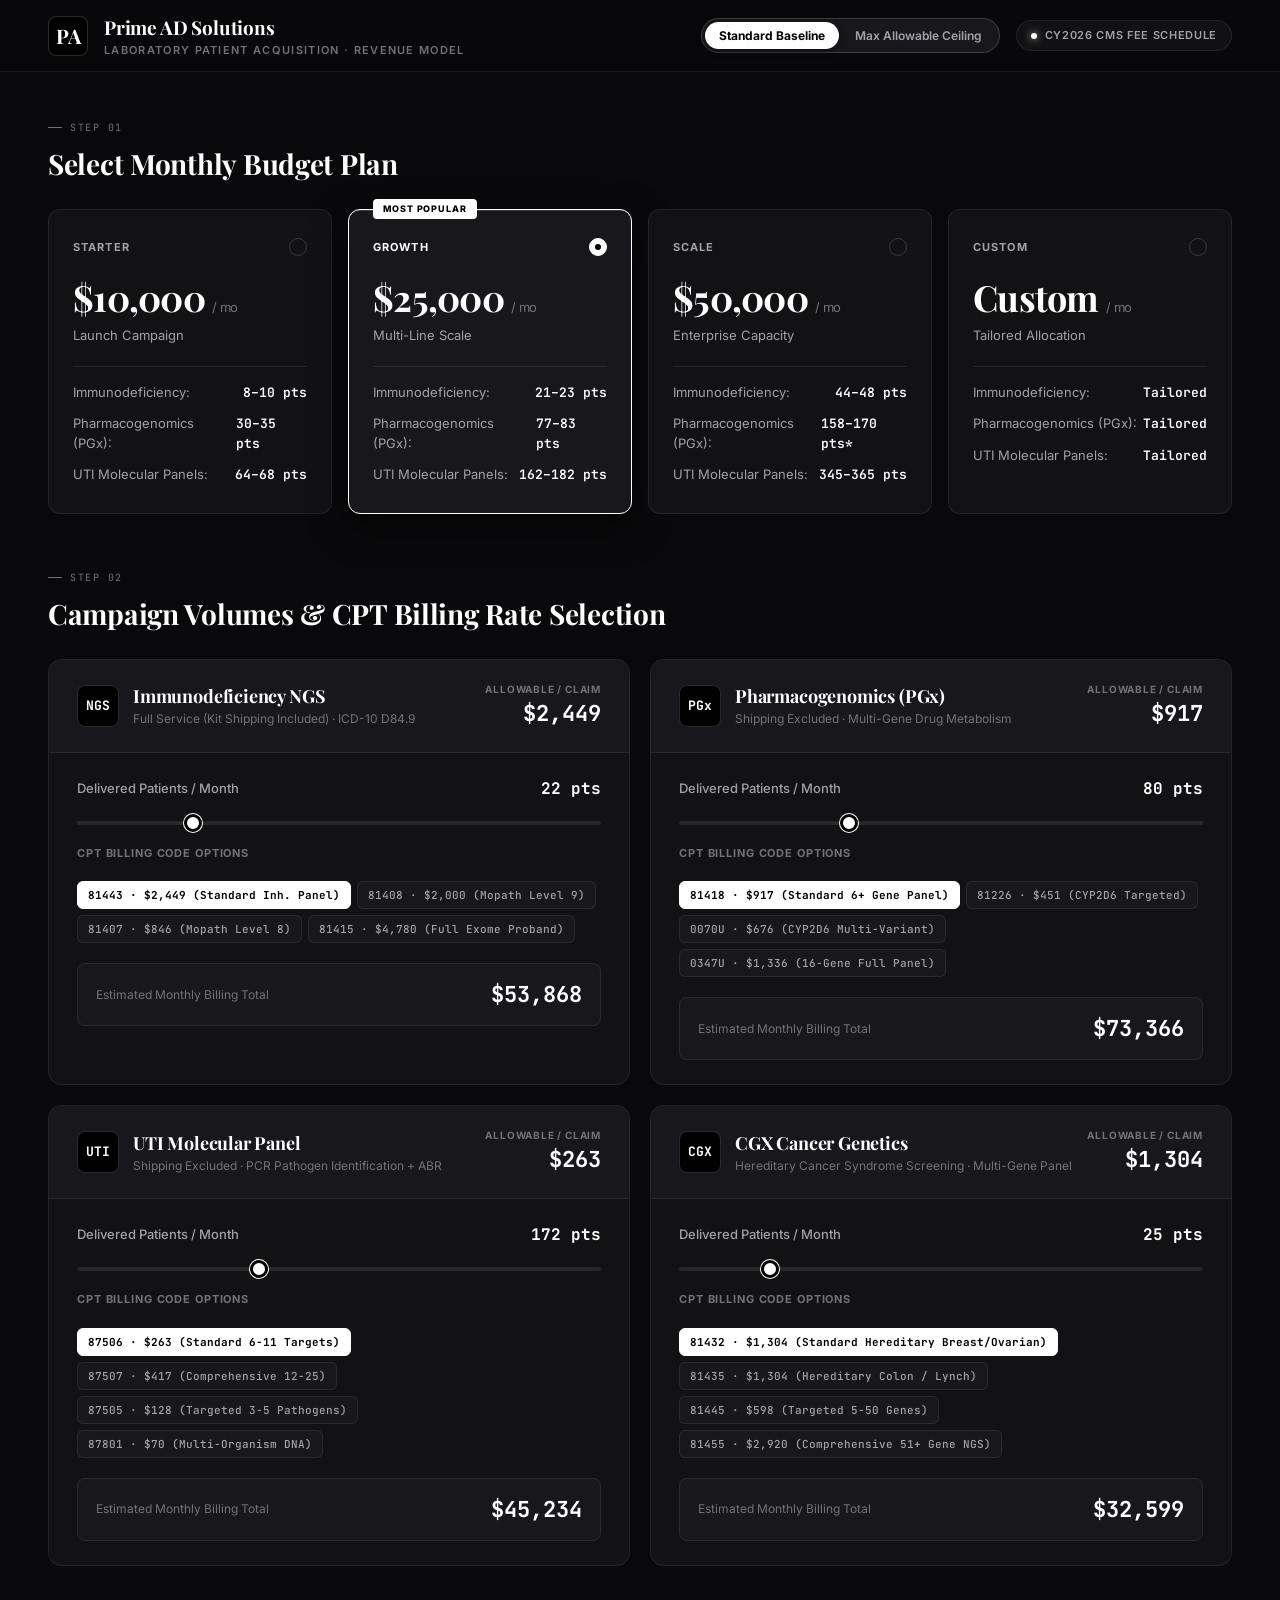
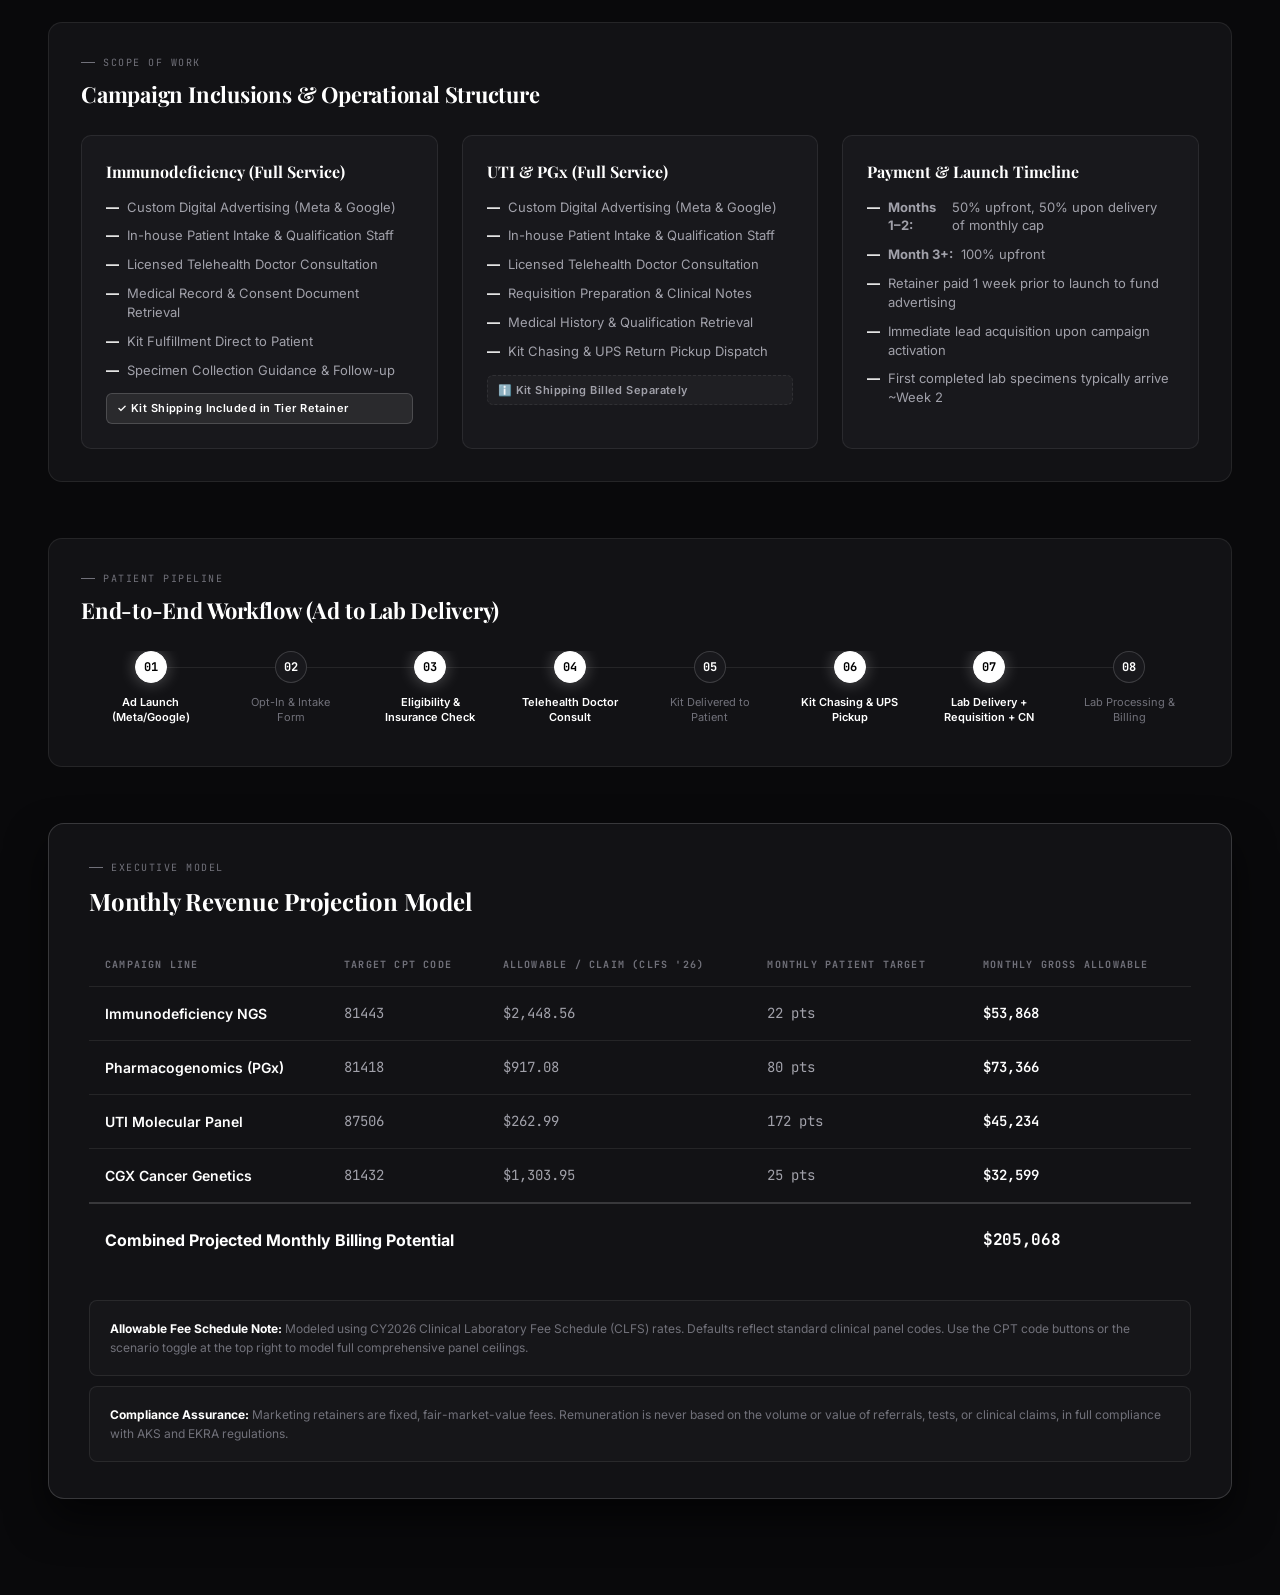
==== dashboard.html @ 10d66de6 "feat: initialize project structure with React dependencies and dashboard assets" ====
<!DOCTYPE html>
<html lang="en" class="dark">
<head>
  <meta charset="UTF-8">
  <meta name="viewport" content="width=device-width, initial-scale=1.0">
  <title>Prime AD Solutions | Laboratory Campaign & Revenue Model</title>
  <link rel="preconnect" href="https://fonts.googleapis.com">
  <link rel="preconnect" href="https://fonts.gstatic.com" crossorigin>
  <link href="https://fonts.googleapis.com/css2?family=Playfair+Display:ital,wght@0,400;0,600;0,700;0,800;0,900;1,600&family=Inter:wght@300;400;500;600;700&family=JetBrains+Mono:wght@400;500;600;700&display=swap" rel="stylesheet">
  <style>
    *, *::before, *::after { box-sizing: border-box; margin: 0; padding: 0; }

    :root {
      --bg: #09090b;
      --card-bg: #121215;
      --card-sub: #18181c;
      --card-hover: #1f1f24;
      --border: rgba(255, 255, 255, 0.08);
      --border-light: rgba(255, 255, 255, 0.16);
      
      --text-white: #ffffff;
      --text-main: #f4f4f5;
      --text-muted: #a1a1aa;
      --text-dim: #71717a;
      
      --font-serif: 'Playfair Display', Georgia, serif;
      --font-sans: 'Inter', -apple-system, BlinkMacSystemFont, sans-serif;
      --font-mono: 'JetBrains Mono', monospace;
    }

    body {
      background-color: var(--bg);
      color: var(--text-main);
      font-family: var(--font-sans);
      -webkit-font-smoothing: antialiased;
      -moz-osx-font-smoothing: grayscale;
      line-height: 1.5;
      min-height: 100vh;
      overflow-x: hidden;
    }

    /* Top Navbar */
    header {
      position: sticky;
      top: 0;
      z-index: 50;
      background: rgba(9, 9, 11, 0.85);
      backdrop-filter: blur(16px);
      border-bottom: 1px solid var(--border);
      padding: 0 48px;
      height: 72px;
      display: flex;
      align-items: center;
      justify-content: space-between;
    }

    .brand-wrap {
      display: flex;
      align-items: center;
      gap: 16px;
    }
    .brand-logo {
      width: 40px;
      height: 40px;
      border: 1px solid var(--border-light);
      background: #000;
      border-radius: 8px;
      display: flex;
      align-items: center;
      justify-content: center;
      font-family: var(--font-serif);
      font-size: 20px;
      font-weight: 700;
      color: #fff;
    }
    .brand-text-name {
      font-family: var(--font-serif);
      font-size: 19px;
      font-weight: 700;
      letter-spacing: -0.01em;
      color: #fff;
    }
    .brand-text-sub {
      font-size: 11px;
      text-transform: uppercase;
      letter-spacing: 0.12em;
      color: var(--text-dim);
      font-weight: 600;
    }

    .nav-controls {
      display: flex;
      align-items: center;
      gap: 16px;
    }

    /* Scenario Mode Toggle */
    .scenario-toggle-wrap {
      display: flex;
      align-items: center;
      background: #18181c;
      border: 1px solid var(--border-light);
      border-radius: 999px;
      padding: 3px;
      gap: 2px;
    }
    .scenario-btn {
      background: transparent;
      border: none;
      color: var(--text-muted);
      font-family: var(--font-sans);
      font-size: 12px;
      font-weight: 600;
      padding: 6px 14px;
      border-radius: 999px;
      cursor: pointer;
      transition: all 0.2s ease;
    }
    .scenario-btn.active {
      background: #ffffff;
      color: #000000;
      font-weight: 700;
      box-shadow: 0 2px 8px rgba(0, 0, 0, 0.4);
    }

    .badge-live {
      display: inline-flex;
      align-items: center;
      gap: 8px;
      padding: 6px 14px;
      background: rgba(255, 255, 255, 0.04);
      border: 1px solid var(--border);
      border-radius: 999px;
      font-size: 11px;
      font-weight: 600;
      letter-spacing: 0.06em;
      text-transform: uppercase;
      color: var(--text-muted);
    }
    .badge-live::before {
      content: '';
      width: 6px;
      height: 6px;
      border-radius: 50%;
      background: #ffffff;
      box-shadow: 0 0 8px rgba(255, 255, 255, 0.8);
    }

    /* Container */
    main {
      max-width: 1360px;
      margin: 0 auto;
      padding: 48px 48px 96px;
    }

    /* Section Headers */
    .sec-tag {
      font-family: var(--font-mono);
      font-size: 10px;
      letter-spacing: 0.15em;
      text-transform: uppercase;
      color: var(--text-dim);
      margin-bottom: 8px;
      display: flex;
      align-items: center;
      gap: 8px;
    }
    .sec-tag::before {
      content: '';
      width: 14px;
      height: 1px;
      background: var(--text-dim);
    }
    .sec-title {
      font-family: var(--font-serif);
      font-size: 28px;
      font-weight: 700;
      color: #ffffff;
      letter-spacing: -0.01em;
      margin-bottom: 24px;
    }

    /* Step 1: Tier Selector */
    .tiers-grid {
      display: grid;
      grid-template-columns: repeat(4, 1fr);
      gap: 16px;
      margin-bottom: 56px;
    }

    .tier-box {
      background: var(--card-bg);
      border: 1px solid var(--border);
      border-radius: 12px;
      padding: 28px 24px;
      cursor: pointer;
      position: relative;
      transition: all 0.2s cubic-bezier(0.16, 1, 0.3, 1);
      display: flex;
      flex-direction: column;
    }
    .tier-box:hover {
      border-color: var(--border-light);
      background: var(--card-sub);
      transform: translateY(-2px);
    }
    .tier-box.active {
      border-color: #ffffff;
      background: #18181c;
      box-shadow: 0 12px 36px rgba(0, 0, 0, 0.5), inset 0 1px 0 rgba(255, 255, 255, 0.15);
    }

    .tier-top {
      display: flex;
      justify-content: space-between;
      align-items: center;
      margin-bottom: 14px;
    }
    .tier-pill {
      font-size: 11px;
      font-weight: 700;
      letter-spacing: 0.1em;
      text-transform: uppercase;
      color: var(--text-muted);
    }
    .tier-box.active .tier-pill {
      color: #ffffff;
    }

    .tier-indicator {
      width: 18px;
      height: 18px;
      border-radius: 50%;
      border: 1.5px solid var(--border-light);
      display: flex;
      align-items: center;
      justify-content: center;
    }
    .tier-box.active .tier-indicator {
      border-color: #ffffff;
      background: #ffffff;
    }
    .tier-box.active .tier-indicator::after {
      content: '';
      width: 6px;
      height: 6px;
      border-radius: 50%;
      background: #000000;
    }

    .tier-price-num {
      font-family: var(--font-serif);
      font-size: 36px;
      font-weight: 700;
      color: #ffffff;
      letter-spacing: -0.02em;
      margin-bottom: 2px;
    }
    .tier-price-num span {
      font-family: var(--font-sans);
      font-size: 13px;
      font-weight: 400;
      color: var(--text-dim);
    }

    .tier-sub-title {
      font-size: 13px;
      color: var(--text-muted);
      margin-bottom: 20px;
    }

    .tier-specs-list {
      border-top: 1px solid var(--border);
      padding-top: 16px;
      display: flex;
      flex-direction: column;
      gap: 12px;
      font-size: 13px;
      flex-grow: 1;
    }
    .tier-spec-row {
      display: flex;
      justify-content: space-between;
      align-items: center;
    }
    .tier-spec-row .lbl {
      color: var(--text-muted);
    }
    .tier-spec-row .val {
      font-family: var(--font-mono);
      font-weight: 600;
      color: #ffffff;
    }

    .popular-ribbon {
      position: absolute;
      top: -11px;
      left: 24px;
      background: #ffffff;
      color: #000000;
      font-size: 9px;
      font-weight: 800;
      letter-spacing: 0.1em;
      text-transform: uppercase;
      padding: 3px 10px;
      border-radius: 4px;
    }

    /* Step 2: 4 Campaigns Grid */
    .campaign-grid {
      display: grid;
      grid-template-columns: repeat(2, 1fr);
      gap: 20px;
      margin-bottom: 56px;
    }

    .camp-card {
      background: var(--card-bg);
      border: 1px solid var(--border);
      border-radius: 14px;
      overflow: hidden;
      display: flex;
      flex-direction: column;
      transition: border-color 0.2s ease;
    }
    .camp-card:hover {
      border-color: var(--border-light);
    }

    .camp-header {
      padding: 22px 28px;
      background: var(--card-sub);
      border-bottom: 1px solid var(--border);
      display: flex;
      justify-content: space-between;
      align-items: center;
    }
    .camp-header-left {
      display: flex;
      align-items: center;
      gap: 14px;
    }
    .camp-code-icon {
      width: 42px;
      height: 42px;
      border: 1px solid var(--border-light);
      background: #000;
      border-radius: 8px;
      display: flex;
      align-items: center;
      justify-content: center;
      font-family: var(--font-mono);
      font-weight: 700;
      font-size: 13px;
      color: #ffffff;
    }
    .camp-name-title {
      font-family: var(--font-serif);
      font-size: 18px;
      font-weight: 700;
      color: #ffffff;
      letter-spacing: -0.01em;
    }
    .camp-name-subtitle {
      font-size: 12px;
      color: var(--text-dim);
    }

    .camp-rate-box {
      text-align: right;
    }
    .camp-rate-label {
      font-size: 10px;
      font-weight: 700;
      letter-spacing: 0.08em;
      text-transform: uppercase;
      color: var(--text-dim);
    }
    .camp-rate-amount {
      font-family: var(--font-mono);
      font-size: 22px;
      font-weight: 700;
      color: #ffffff;
    }

    .camp-body {
      padding: 24px 28px;
      display: flex;
      flex-direction: column;
      gap: 20px;
    }

    .vol-row {
      display: flex;
      justify-content: space-between;
      align-items: center;
    }
    .vol-label {
      font-size: 13px;
      font-weight: 500;
      color: var(--text-muted);
    }
    .vol-display {
      font-family: var(--font-mono);
      font-size: 16px;
      font-weight: 700;
      color: #ffffff;
    }

    input[type="range"] {
      -webkit-appearance: none;
      width: 100%;
      height: 4px;
      background: #27272a;
      border-radius: 2px;
      outline: none;
      cursor: pointer;
    }
    input[type="range"]::-webkit-slider-thumb {
      -webkit-appearance: none;
      width: 18px;
      height: 18px;
      border-radius: 50%;
      background: #ffffff;
      border: 3px solid #000000;
      box-shadow: 0 0 0 1px #ffffff;
      cursor: pointer;
      transition: transform 0.15s ease;
    }
    input[type="range"]::-webkit-slider-thumb:hover {
      transform: scale(1.2);
    }

    .cpt-select-title {
      font-size: 11px;
      font-weight: 700;
      text-transform: uppercase;
      letter-spacing: 0.08em;
      color: var(--text-dim);
    }
    .cpt-chips-group {
      display: flex;
      flex-wrap: wrap;
      gap: 6px;
    }
    .cpt-btn {
      background: #18181b;
      border: 1px solid var(--border);
      color: var(--text-muted);
      font-family: var(--font-mono);
      font-size: 11px;
      font-weight: 500;
      padding: 6px 10px;
      border-radius: 6px;
      cursor: pointer;
      transition: all 0.15s ease;
    }
    .cpt-btn:hover {
      border-color: var(--border-light);
      color: #ffffff;
    }
    .cpt-btn.active {
      background: #ffffff;
      border-color: #ffffff;
      color: #000000;
      font-weight: 700;
    }

    .camp-subtotal-panel {
      background: #18181c;
      border: 1px solid var(--border);
      border-radius: 8px;
      padding: 14px 18px;
      display: flex;
      justify-content: space-between;
      align-items: center;
    }
    .subtotal-tag {
      font-size: 12px;
      color: var(--text-dim);
    }
    .subtotal-figure {
      font-family: var(--font-mono);
      font-size: 22px;
      font-weight: 700;
      color: #ffffff;
    }

    /* Scope of Work & Plan Breakdown */
    .details-box {
      background: var(--card-bg);
      border: 1px solid var(--border);
      border-radius: 14px;
      padding: 32px;
      margin-bottom: 56px;
    }
    .details-grid {
      display: grid;
      grid-template-columns: repeat(3, 1fr);
      gap: 24px;
      margin-top: 24px;
    }
    .detail-col {
      background: var(--card-sub);
      border: 1px solid var(--border);
      border-radius: 10px;
      padding: 24px;
    }
    .detail-heading {
      font-family: var(--font-serif);
      font-size: 16px;
      font-weight: 700;
      color: #ffffff;
      margin-bottom: 14px;
    }
    .detail-list {
      list-style: none;
      display: flex;
      flex-direction: column;
      gap: 10px;
      font-size: 13px;
      color: var(--text-muted);
    }
    .detail-list li {
      display: flex;
      align-items: flex-start;
      gap: 8px;
      line-height: 1.45;
    }
    .detail-list li::before {
      content: '—';
      color: #ffffff;
      font-weight: 700;
      flex-shrink: 0;
    }
    .ship-badge {
      margin-top: 14px;
      padding: 6px 10px;
      border-radius: 6px;
      font-size: 11px;
      font-weight: 600;
      letter-spacing: 0.04em;
    }
    .ship-included {
      background: rgba(255, 255, 255, 0.08);
      color: #ffffff;
      border: 1px solid rgba(255, 255, 255, 0.16);
    }
    .ship-excluded {
      background: rgba(255, 255, 255, 0.03);
      color: var(--text-muted);
      border: 1px dashed var(--border);
    }

    /* Workflow Stepper */
    .flow-card {
      background: var(--card-bg);
      border: 1px solid var(--border);
      border-radius: 14px;
      padding: 32px;
      margin-bottom: 56px;
    }
    .flow-stepper {
      display: flex;
      align-items: flex-start;
      margin-top: 24px;
      overflow-x: auto;
      padding-bottom: 8px;
    }
    .step-item {
      flex: 1;
      min-width: 120px;
      display: flex;
      flex-direction: column;
      align-items: center;
      position: relative;
      text-align: center;
    }
    .step-item:not(:last-child)::after {
      content: '';
      position: absolute;
      top: 16px;
      right: -50%;
      width: 100%;
      height: 1px;
      background: var(--border);
      z-index: 1;
    }
    .step-num {
      width: 32px;
      height: 32px;
      border-radius: 50%;
      background: #18181c;
      border: 1px solid var(--border-light);
      display: flex;
      align-items: center;
      justify-content: center;
      font-family: var(--font-mono);
      font-size: 12px;
      font-weight: 700;
      color: #ffffff;
      margin-bottom: 12px;
      position: relative;
      z-index: 2;
    }
    .step-item.highlight .step-num {
      background: #ffffff;
      color: #000000;
      border-color: #ffffff;
      box-shadow: 0 0 16px rgba(255, 255, 255, 0.3);
    }
    .step-label {
      font-size: 11px;
      color: var(--text-dim);
      line-height: 1.4;
      max-width: 100px;
    }
    .step-item.highlight .step-label {
      color: #ffffff;
      font-weight: 600;
    }

    /* Executive Revenue Projection Summary */
    .summary-card {
      background: #121215;
      border: 1px solid var(--border-light);
      border-radius: 16px;
      padding: 36px 40px;
      box-shadow: 0 20px 40px rgba(0, 0, 0, 0.6);
    }

    .table-revenue {
      width: 100%;
      border-collapse: collapse;
      margin-top: 20px;
    }
    .table-revenue th {
      font-family: var(--font-mono);
      font-size: 10px;
      letter-spacing: 0.12em;
      text-transform: uppercase;
      color: var(--text-dim);
      text-align: left;
      padding: 14px 16px;
      border-bottom: 1px solid var(--border);
    }
    .table-revenue td {
      padding: 16px;
      font-size: 14px;
      border-bottom: 1px solid var(--border);
      color: var(--text-muted);
    }
    .table-revenue td.item-title {
      font-weight: 600;
      color: #ffffff;
    }
    .table-revenue td.mono {
      font-family: var(--font-mono);
    }
    .table-revenue tfoot td {
      padding: 24px 16px;
      border-top: 2px solid var(--border-light);
      border-bottom: none;
      font-size: 16px;
      font-weight: 700;
      color: #ffffff;
    }
    .grand-total-amount {
      font-family: var(--font-mono);
      font-size: 32px;
      font-weight: 700;
      color: #ffffff;
      letter-spacing: -0.02em;
    }

    .notice-card {
      margin-top: 24px;
      background: rgba(255, 255, 255, 0.02);
      border: 1px solid var(--border);
      border-radius: 8px;
      padding: 18px 20px;
      font-size: 12px;
      color: var(--text-dim);
      line-height: 1.6;
    }
    .notice-card strong {
      color: #ffffff;
    }

    @media (max-width: 1024px) {
      header { padding: 0 24px; }
      main { padding: 32px 24px 64px; }
      .tiers-grid { grid-template-columns: repeat(2, 1fr); }
      .campaign-grid { grid-template-columns: 1fr; }
      .details-grid { grid-template-columns: 1fr; }
      .nav-controls { flex-direction: column; align-items: flex-end; gap: 8px; }
    }
    @media (max-width: 640px) {
      .tiers-grid { grid-template-columns: 1fr; }
    }
  </style>
</head>
<body>

<header>
  <div class="brand-wrap">
    <div class="brand-logo">PA</div>
    <div>
      <div class="brand-text-name">Prime AD Solutions</div>
      <div class="brand-text-sub">Laboratory Patient Acquisition · Revenue Model</div>
    </div>
  </div>

  <div class="nav-controls">
    <div class="scenario-toggle-wrap">
      <button class="scenario-btn active" id="btn-mode-standard" onclick="setBillingScenario('standard')">Standard Baseline</button>
      <button class="scenario-btn" id="btn-mode-max" onclick="setBillingScenario('max')">Max Allowable Ceiling</button>
    </div>
    <div class="badge-live">
      CY2026 CMS Fee Schedule
    </div>
  </div>
</header>

<main>

  <!-- STEP 1: MONTHLY BUDGET TIERS -->
  <div class="sec-tag">Step 01</div>
  <h2 class="sec-title">Select Monthly Budget Plan</h2>

  <div class="tiers-grid">

    <!-- STARTER -->
    <div class="tier-box starter" onclick="selectTier('starter')">
      <div class="tier-top">
        <span class="tier-pill">Starter</span>
        <div class="tier-indicator"></div>
      </div>
      <div class="tier-price-num">$10,000 <span>/ mo</span></div>
      <div class="tier-sub-title">Launch Campaign</div>
      <div class="tier-specs-list">
        <div class="tier-spec-row">
          <span class="lbl">Immunodeficiency:</span>
          <span class="val">8–10 pts</span>
        </div>
        <div class="tier-spec-row">
          <span class="lbl">Pharmacogenomics (PGx):</span>
          <span class="val">30–35 pts</span>
        </div>
        <div class="tier-spec-row">
          <span class="lbl">UTI Molecular Panels:</span>
          <span class="val">64–68 pts</span>
        </div>
      </div>
    </div>

    <!-- GROWTH -->
    <div class="tier-box growth active" onclick="selectTier('growth')">
      <div class="popular-ribbon">Most Popular</div>
      <div class="tier-top">
        <span class="tier-pill">Growth</span>
        <div class="tier-indicator"></div>
      </div>
      <div class="tier-price-num">$25,000 <span>/ mo</span></div>
      <div class="tier-sub-title">Multi-Line Scale</div>
      <div class="tier-specs-list">
        <div class="tier-spec-row">
          <span class="lbl">Immunodeficiency:</span>
          <span class="val">21–23 pts</span>
        </div>
        <div class="tier-spec-row">
          <span class="lbl">Pharmacogenomics (PGx):</span>
          <span class="val">77–83 pts</span>
        </div>
        <div class="tier-spec-row">
          <span class="lbl">UTI Molecular Panels:</span>
          <span class="val">162–182 pts</span>
        </div>
      </div>
    </div>

    <!-- SCALE -->
    <div class="tier-box scale" onclick="selectTier('scale')">
      <div class="tier-top">
        <span class="tier-pill">Scale</span>
        <div class="tier-indicator"></div>
      </div>
      <div class="tier-price-num">$50,000 <span>/ mo</span></div>
      <div class="tier-sub-title">Enterprise Capacity</div>
      <div class="tier-specs-list">
        <div class="tier-spec-row">
          <span class="lbl">Immunodeficiency:</span>
          <span class="val">44–48 pts</span>
        </div>
        <div class="tier-spec-row">
          <span class="lbl">Pharmacogenomics (PGx):</span>
          <span class="val">158–170 pts*</span>
        </div>
        <div class="tier-spec-row">
          <span class="lbl">UTI Molecular Panels:</span>
          <span class="val">345–365 pts</span>
        </div>
      </div>
    </div>

    <!-- CUSTOM -->
    <div class="tier-box custom" onclick="selectTier('custom')">
      <div class="tier-top">
        <span class="tier-pill">Custom</span>
        <div class="tier-indicator"></div>
      </div>
      <div class="tier-price-num">Custom <span>/ mo</span></div>
      <div class="tier-sub-title">Tailored Allocation</div>
      <div class="tier-specs-list">
        <div class="tier-spec-row">
          <span class="lbl">Immunodeficiency:</span>
          <span class="val">Tailored</span>
        </div>
        <div class="tier-spec-row">
          <span class="lbl">Pharmacogenomics (PGx):</span>
          <span class="val">Tailored</span>
        </div>
        <div class="tier-spec-row">
          <span class="lbl">UTI Molecular Panels:</span>
          <span class="val">Tailored</span>
        </div>
      </div>
    </div>

  </div>

  <!-- STEP 2: 4 CAMPAIGNS & REIMBURSEMENT PROJECTIONS -->
  <div class="sec-tag">Step 02</div>
  <h2 class="sec-title">Campaign Volumes &amp; CPT Billing Rate Selection</h2>

  <div class="campaign-grid">

    <!-- 1. IMMUNODEFICIENCY NGS -->
    <div class="camp-card">
      <div class="camp-header">
        <div class="camp-header-left">
          <div class="camp-code-icon">NGS</div>
          <div>
            <div class="camp-name-title">Immunodeficiency NGS</div>
            <div class="camp-name-subtitle">Full Service (Kit Shipping Included) · ICD-10 D84.9</div>
          </div>
        </div>
        <div class="camp-rate-box">
          <div class="camp-rate-label">Allowable / Claim</div>
          <div class="camp-rate-amount" id="rate-ngs-disp">$2,449</div>
        </div>
      </div>
      <div class="camp-body">
        <div class="vol-row">
          <span class="vol-label">Delivered Patients / Month</span>
          <span class="vol-display" id="vol-ngs-disp">22 pts</span>
        </div>
        <input type="range" id="slider-ngs" min="1" max="100" value="22" oninput="onSliderChange('ngs')">

        <div class="cpt-select-title">CPT Billing Code Options</div>
        <div class="cpt-chips-group" id="cpts-ngs">
          <button class="cpt-btn active" data-rate="2448.56" data-cpt="81443" onclick="onCPTSelect('ngs', this)">81443 · $2,449 (Standard Inh. Panel)</button>
          <button class="cpt-btn" data-rate="2000.00" data-cpt="81408" onclick="onCPTSelect('ngs', this)">81408 · $2,000 (Mopath Level 9)</button>
          <button class="cpt-btn" data-rate="846.27" data-cpt="81407" onclick="onCPTSelect('ngs', this)">81407 · $846 (Mopath Level 8)</button>
          <button class="cpt-btn" data-rate="4780.00" data-cpt="81415" onclick="onCPTSelect('ngs', this)">81415 · $4,780 (Full Exome Proband)</button>
        </div>

        <div class="camp-subtotal-panel">
          <span class="subtotal-tag">Estimated Monthly Billing Total</span>
          <span class="subtotal-figure" id="sub-ngs-disp">$53,868</span>
        </div>
      </div>
    </div>

    <!-- 2. PHARMACOGENOMICS (PGX) -->
    <div class="camp-card">
      <div class="camp-header">
        <div class="camp-header-left">
          <div class="camp-code-icon">PGx</div>
          <div>
            <div class="camp-name-title">Pharmacogenomics (PGx)</div>
            <div class="camp-name-subtitle">Shipping Excluded · Multi-Gene Drug Metabolism</div>
          </div>
        </div>
        <div class="camp-rate-box">
          <div class="camp-rate-label">Allowable / Claim</div>
          <div class="camp-rate-amount" id="rate-pgx-disp">$917</div>
        </div>
      </div>
      <div class="camp-body">
        <div class="vol-row">
          <span class="vol-label">Delivered Patients / Month</span>
          <span class="vol-display" id="vol-pgx-disp">80 pts</span>
        </div>
        <input type="range" id="slider-pgx" min="1" max="250" value="80" oninput="onSliderChange('pgx')">

        <div class="cpt-select-title">CPT Billing Code Options</div>
        <div class="cpt-chips-group" id="cpts-pgx">
          <button class="cpt-btn active" data-rate="917.08" data-cpt="81418" onclick="onCPTSelect('pgx', this)">81418 · $917 (Standard 6+ Gene Panel)</button>
          <button class="cpt-btn" data-rate="450.91" data-cpt="81226" onclick="onCPTSelect('pgx', this)">81226 · $451 (CYP2D6 Targeted)</button>
          <button class="cpt-btn" data-rate="676.37" data-cpt="0070U" onclick="onCPTSelect('pgx', this)">0070U · $676 (CYP2D6 Multi-Variant)</button>
          <button class="cpt-btn" data-rate="1336.09" data-cpt="0347U" onclick="onCPTSelect('pgx', this)">0347U · $1,336 (16-Gene Full Panel)</button>
        </div>

        <div class="camp-subtotal-panel">
          <span class="subtotal-tag">Estimated Monthly Billing Total</span>
          <span class="subtotal-figure" id="sub-pgx-disp">$73,366</span>
        </div>
      </div>
    </div>

    <!-- 3. UTI MOLECULAR -->
    <div class="camp-card">
      <div class="camp-header">
        <div class="camp-header-left">
          <div class="camp-code-icon">UTI</div>
          <div>
            <div class="camp-name-title">UTI Molecular Panel</div>
            <div class="camp-name-subtitle">Shipping Excluded · PCR Pathogen Identification + ABR</div>
          </div>
        </div>
        <div class="camp-rate-box">
          <div class="camp-rate-label">Allowable / Claim</div>
          <div class="camp-rate-amount" id="rate-uti-disp">$263</div>
        </div>
      </div>
      <div class="camp-body">
        <div class="vol-row">
          <span class="vol-label">Delivered Patients / Month</span>
          <span class="vol-display" id="vol-uti-disp">172 pts</span>
        </div>
        <input type="range" id="slider-uti" min="1" max="500" value="172" oninput="onSliderChange('uti')">

        <div class="cpt-select-title">CPT Billing Code Options</div>
        <div class="cpt-chips-group" id="cpts-uti">
          <button class="cpt-btn active" data-rate="262.99" data-cpt="87506" onclick="onCPTSelect('uti', this)">87506 · $263 (Standard 6-11 Targets)</button>
          <button class="cpt-btn" data-rate="416.78" data-cpt="87507" onclick="onCPTSelect('uti', this)">87507 · $417 (Comprehensive 12-25)</button>
          <button class="cpt-btn" data-rate="128.29" data-cpt="87505" onclick="onCPTSelect('uti', this)">87505 · $128 (Targeted 3-5 Pathogens)</button>
          <button class="cpt-btn" data-rate="70.20" data-cpt="87801" onclick="onCPTSelect('uti', this)">87801 · $70 (Multi-Organism DNA)</button>
        </div>

        <div class="camp-subtotal-panel">
          <span class="subtotal-tag">Estimated Monthly Billing Total</span>
          <span class="subtotal-figure" id="sub-uti-disp">$45,234</span>
        </div>
      </div>
    </div>

    <!-- 4. CGX CANCER GENETIC -->
    <div class="camp-card">
      <div class="camp-header">
        <div class="camp-header-left">
          <div class="camp-code-icon">CGX</div>
          <div>
            <div class="camp-name-title">CGX Cancer Genetics</div>
            <div class="camp-name-subtitle">Hereditary Cancer Syndrome Screening · Multi-Gene Panel</div>
          </div>
        </div>
        <div class="camp-rate-box">
          <div class="camp-rate-label">Allowable / Claim</div>
          <div class="camp-rate-amount" id="rate-cgx-disp">$1,304</div>
        </div>
      </div>
      <div class="camp-body">
        <div class="vol-row">
          <span class="vol-label">Delivered Patients / Month</span>
          <span class="vol-display" id="vol-cgx-disp">25 pts</span>
        </div>
        <input type="range" id="slider-cgx" min="1" max="150" value="25" oninput="onSliderChange('cgx')">

        <div class="cpt-select-title">CPT Billing Code Options</div>
        <div class="cpt-chips-group" id="cpts-cgx">
          <button class="cpt-btn active" data-rate="1303.95" data-cpt="81432" onclick="onCPTSelect('cgx', this)">81432 · $1,304 (Standard Hereditary Breast/Ovarian)</button>
          <button class="cpt-btn" data-rate="1303.95" data-cpt="81435" onclick="onCPTSelect('cgx', this)">81435 · $1,304 (Hereditary Colon / Lynch)</button>
          <button class="cpt-btn" data-rate="597.91" data-cpt="81445" onclick="onCPTSelect('cgx', this)">81445 · $598 (Targeted 5-50 Genes)</button>
          <button class="cpt-btn" data-rate="2919.60" data-cpt="81455" onclick="onCPTSelect('cgx', this)">81455 · $2,920 (Comprehensive 51+ Gene NGS)</button>
        </div>

        <div class="camp-subtotal-panel">
          <span class="subtotal-tag">Estimated Monthly Billing Total</span>
          <span class="subtotal-figure" id="sub-cgx-disp">$32,599</span>
        </div>
      </div>
    </div>

  </div>

  <!-- STEP 3: SCOPE OF WORK BREAKDOWN -->
  <div class="details-box">
    <div class="sec-tag">Scope of Work</div>
    <h2 class="sec-title" style="font-size:22px;">Campaign Inclusions &amp; Operational Structure</h2>

    <div class="details-grid">
      <div class="detail-col">
        <div class="detail-heading">Immunodeficiency (Full Service)</div>
        <ul class="detail-list">
          <li>Custom Digital Advertising (Meta &amp; Google)</li>
          <li>In-house Patient Intake &amp; Qualification Staff</li>
          <li>Licensed Telehealth Doctor Consultation</li>
          <li>Medical Record &amp; Consent Document Retrieval</li>
          <li>Kit Fulfillment Direct to Patient</li>
          <li>Specimen Collection Guidance &amp; Follow-up</li>
        </ul>
        <div class="ship-badge ship-included">✓ Kit Shipping Included in Tier Retainer</div>
      </div>

      <div class="detail-col">
        <div class="detail-heading">UTI &amp; PGx (Full Service)</div>
        <ul class="detail-list">
          <li>Custom Digital Advertising (Meta &amp; Google)</li>
          <li>In-house Patient Intake &amp; Qualification Staff</li>
          <li>Licensed Telehealth Doctor Consultation</li>
          <li>Requisition Preparation &amp; Clinical Notes</li>
          <li>Medical History &amp; Qualification Retrieval</li>
          <li>Kit Chasing &amp; UPS Return Pickup Dispatch</li>
        </ul>
        <div class="ship-badge ship-excluded">ℹ️ Kit Shipping Billed Separately</div>
      </div>

      <div class="detail-col">
        <div class="detail-heading">Payment &amp; Launch Timeline</div>
        <ul class="detail-list">
          <li><strong>Months 1–2:</strong> 50% upfront, 50% upon delivery of monthly cap</li>
          <li><strong>Month 3+:</strong> 100% upfront</li>
          <li>Retainer paid 1 week prior to launch to fund advertising</li>
          <li>Immediate lead acquisition upon campaign activation</li>
          <li>First completed lab specimens typically arrive ~Week 2</li>
        </ul>
      </div>
    </div>
  </div>

  <!-- STEP 4: PATIENT PIPELINE -->
  <div class="flow-card">
    <div class="sec-tag">Patient Pipeline</div>
    <h2 class="sec-title" style="font-size:22px;">End-to-End Workflow (Ad to Lab Delivery)</h2>

    <div class="flow-stepper">
      <div class="step-item highlight">
        <div class="step-num">01</div>
        <div class="step-label">Ad Launch (Meta/Google)</div>
      </div>
      <div class="step-item">
        <div class="step-num">02</div>
        <div class="step-label">Opt-In &amp; Intake Form</div>
      </div>
      <div class="step-item highlight">
        <div class="step-num">03</div>
        <div class="step-label">Eligibility &amp; Insurance Check</div>
      </div>
      <div class="step-item highlight">
        <div class="step-num">04</div>
        <div class="step-label">Telehealth Doctor Consult</div>
      </div>
      <div class="step-item">
        <div class="step-num">05</div>
        <div class="step-label">Kit Delivered to Patient</div>
      </div>
      <div class="step-item highlight">
        <div class="step-num">06</div>
        <div class="step-label">Kit Chasing &amp; UPS Pickup</div>
      </div>
      <div class="step-item highlight">
        <div class="step-num">07</div>
        <div class="step-label">Lab Delivery + Requisition + CN</div>
      </div>
      <div class="step-item">
        <div class="step-num">08</div>
        <div class="step-label">Lab Processing &amp; Billing</div>
      </div>
    </div>
  </div>

  <!-- STEP 5: EXECUTIVE PROJECTION TABLE -->
  <div class="summary-card">
    <div class="sec-tag">Executive Model</div>
    <h2 class="sec-title" style="font-size:24px;">Monthly Revenue Projection Model</h2>

    <table class="table-revenue">
      <thead>
        <tr>
          <th>Campaign Line</th>
          <th>Target CPT Code</th>
          <th>Allowable / Claim (CLFS '26)</th>
          <th>Monthly Patient Target</th>
          <th>Monthly Gross Allowable</th>
        </tr>
      </thead>
      <tbody>
        <tr>
          <td class="item-title">Immunodeficiency NGS</td>
          <td class="mono" id="t-cpt-ngs">81443</td>
          <td class="mono" id="t-rate-ngs">$2,448.56</td>
          <td class="mono" id="t-vol-ngs">22 pts</td>
          <td class="mono item-title" id="t-sub-ngs">$53,868</td>
        </tr>
        <tr>
          <td class="item-title">Pharmacogenomics (PGx)</td>
          <td class="mono" id="t-cpt-pgx">81418</td>
          <td class="mono" id="t-rate-pgx">$917.08</td>
          <td class="mono" id="t-vol-pgx">80 pts</td>
          <td class="mono item-title" id="t-sub-pgx">$73,366</td>
        </tr>
        <tr>
          <td class="item-title">UTI Molecular Panel</td>
          <td class="mono" id="t-cpt-uti">87506</td>
          <td class="mono" id="t-rate-uti">$262.99</td>
          <td class="mono" id="t-vol-uti">172 pts</td>
          <td class="mono item-title" id="t-sub-uti">$45,234</td>
        </tr>
        <tr>
          <td class="item-title">CGX Cancer Genetics</td>
          <td class="mono" id="t-cpt-cgx">81432</td>
          <td class="mono" id="t-rate-cgx">$1,303.95</td>
          <td class="mono" id="t-vol-cgx">25 pts</td>
          <td class="mono item-title" id="t-sub-cgx">$32,599</td>
        </tr>
      </tbody>
      <tfoot>
        <tr>
          <td colspan="4">Combined Projected Monthly Billing Potential</td>
          <td class="grand-total-amount" id="t-grand-total">$205,068</td>
        </tr>
      </tfoot>
    </table>

    <div class="notice-card">
      <strong>Allowable Fee Schedule Note:</strong> Modeled using CY2026 Clinical Laboratory Fee Schedule (CLFS) rates. Defaults reflect standard clinical panel codes. Use the CPT code buttons or the scenario toggle at the top right to model full comprehensive panel ceilings.
    </div>

    <div class="notice-card" style="margin-top: 10px;">
      <strong>Compliance Assurance:</strong> Marketing retainers are fixed, fair-market-value fees. Remuneration is never based on the volume or value of referrals, tests, or clinical claims, in full compliance with AKS and EKRA regulations.
    </div>
  </div>

</main>

<script>
  // Default values set to realistic standard baseline codes
  const model = {
    ngs: { vol: 22, rate: 2448.56, cpt: '81443' },
    pgx: { vol: 80, rate: 917.08,  cpt: '81418' },
    uti: { vol: 172, rate: 262.99, cpt: '87506' },
    cgx: { vol: 25, rate: 1303.95, cpt: '81432' }
  };

  const planTiers = {
    starter: { ngs: 9, pgx: 32, uti: 66, cgx: 10 },
    growth:  { ngs: 22, pgx: 80, uti: 172, cgx: 25 },
    scale:   { ngs: 46, pgx: 164, uti: 355, cgx: 50 },
    custom:  { ngs: 22, pgx: 80, uti: 172, cgx: 25 }
  };

  const scenarios = {
    standard: {
      ngs: { rate: 2448.56, cpt: '81443' },
      pgx: { rate: 917.08,  cpt: '81418' },
      uti: { rate: 262.99,  cpt: '87506' },
      cgx: { rate: 1303.95, cpt: '81432' }
    },
    max: {
      ngs: { rate: 4780.00, cpt: '81415' },
      pgx: { rate: 1336.09, cpt: '0347U' },
      uti: { rate: 416.78,  cpt: '87507' },
      cgx: { rate: 2919.60, cpt: '81455' }
    }
  };

  const formatCurrency = (val) => '$' + Math.round(val).toLocaleString('en-US');
  const formatExact = (val) => '$' + val.toLocaleString('en-US', { minimumFractionDigits: 2, maximumFractionDigits: 2 });

  function setBillingScenario(mode) {
    document.querySelectorAll('.scenario-btn').forEach(b => b.classList.remove('active'));
    document.getElementById('btn-mode-' + mode).classList.add('active');

    const sc = scenarios[mode];
    ['ngs', 'pgx', 'uti', 'cgx'].forEach(k => {
      model[k].rate = sc[k].rate;
      model[k].cpt = sc[k].cpt;

      // Update active chip
      const chips = document.querySelectorAll('#cpts-' + k + ' .cpt-btn');
      chips.forEach(btn => {
        if (btn.dataset.cpt === sc[k].cpt) {
          btn.classList.add('active');
        } else {
          btn.classList.remove('active');
        }
      });

      document.getElementById('rate-' + k + '-disp').textContent = formatCurrency(model[k].rate);
    });

    updateAll();
  }

  function onSliderChange(key) {
    const val = parseInt(document.getElementById('slider-' + key).value);
    model[key].vol = val;
    document.getElementById('vol-' + key + '-disp').textContent = val + ' pts';
    updateAll();
  }

  function onCPTSelect(key, btn) {
    document.querySelectorAll('#cpts-' + key + ' .cpt-btn').forEach(b => b.classList.remove('active'));
    btn.classList.add('active');
    model[key].rate = parseFloat(btn.dataset.rate);
    model[key].cpt = btn.dataset.cpt;
    document.getElementById('rate-' + key + '-disp').textContent = formatCurrency(model[key].rate);
    updateAll();
  }

  function selectTier(tierName) {
    document.querySelectorAll('.tier-box').forEach(box => box.classList.remove('active'));
    const target = document.querySelector('.tier-box.' + tierName);
    if (target) target.classList.add('active');

    const vols = planTiers[tierName];
    ['ngs', 'pgx', 'uti', 'cgx'].forEach(k => {
      if (vols[k] !== undefined) {
        model[k].vol = vols[k];
        const slider = document.getElementById('slider-' + k);
        if (slider) slider.value = vols[k];
        const disp = document.getElementById('vol-' + k + '-disp');
        if (disp) disp.textContent = vols[k] + ' pts';
      }
    });
    updateAll();
  }

  function updateAll() {
    let grandTotal = 0;
    ['ngs', 'pgx', 'uti', 'cgx'].forEach(k => {
      const sub = model[k].vol * model[k].rate;
      grandTotal += sub;

      const subElem = document.getElementById('sub-' + k + '-disp');
      if (subElem) subElem.textContent = formatCurrency(sub);

      document.getElementById('t-cpt-' + k).textContent = model[k].cpt;
      document.getElementById('t-rate-' + k).textContent = formatExact(model[k].rate);
      document.getElementById('t-vol-' + k).textContent = model[k].vol + ' pts';
      document.getElementById('t-sub-' + k).textContent = formatCurrency(sub);
    });

    document.getElementById('t-grand-total').textContent = formatCurrency(grandTotal);
  }

  // Initialize
  updateAll();
</script>

</body>
</html>
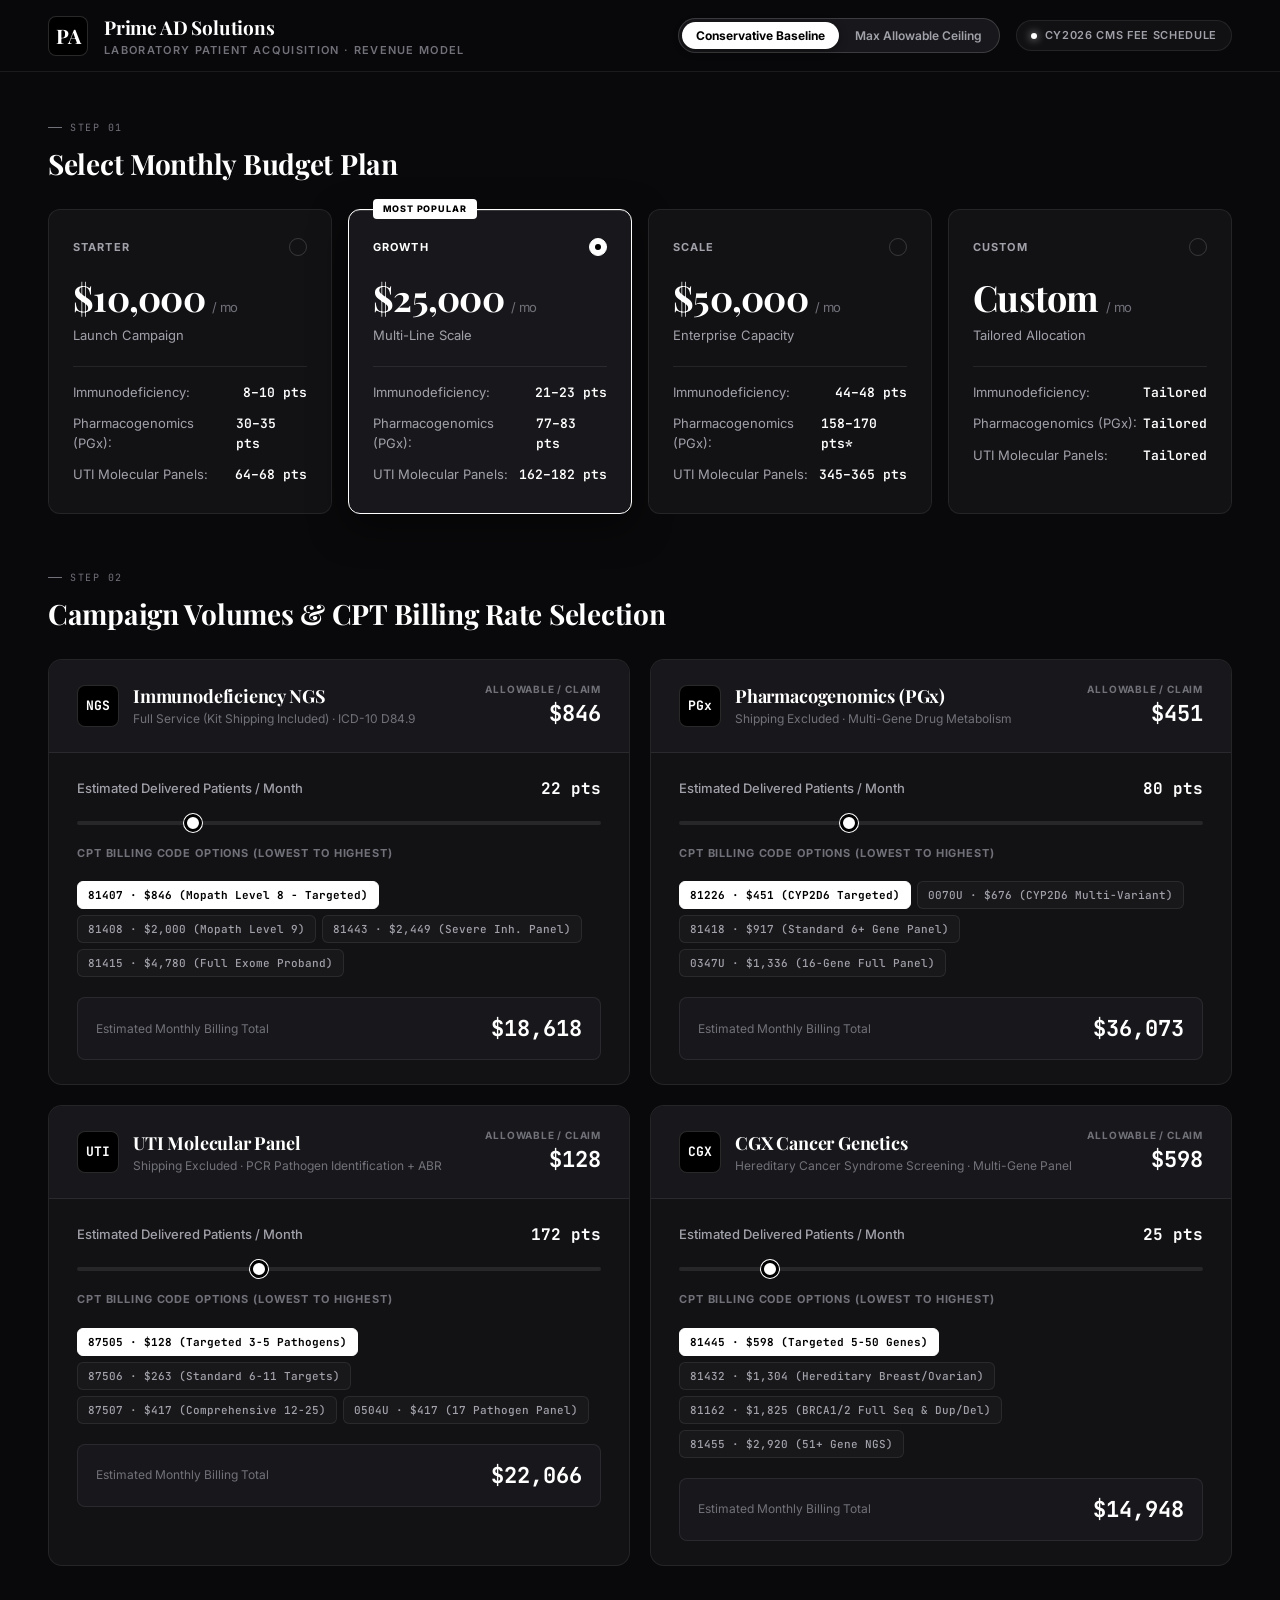
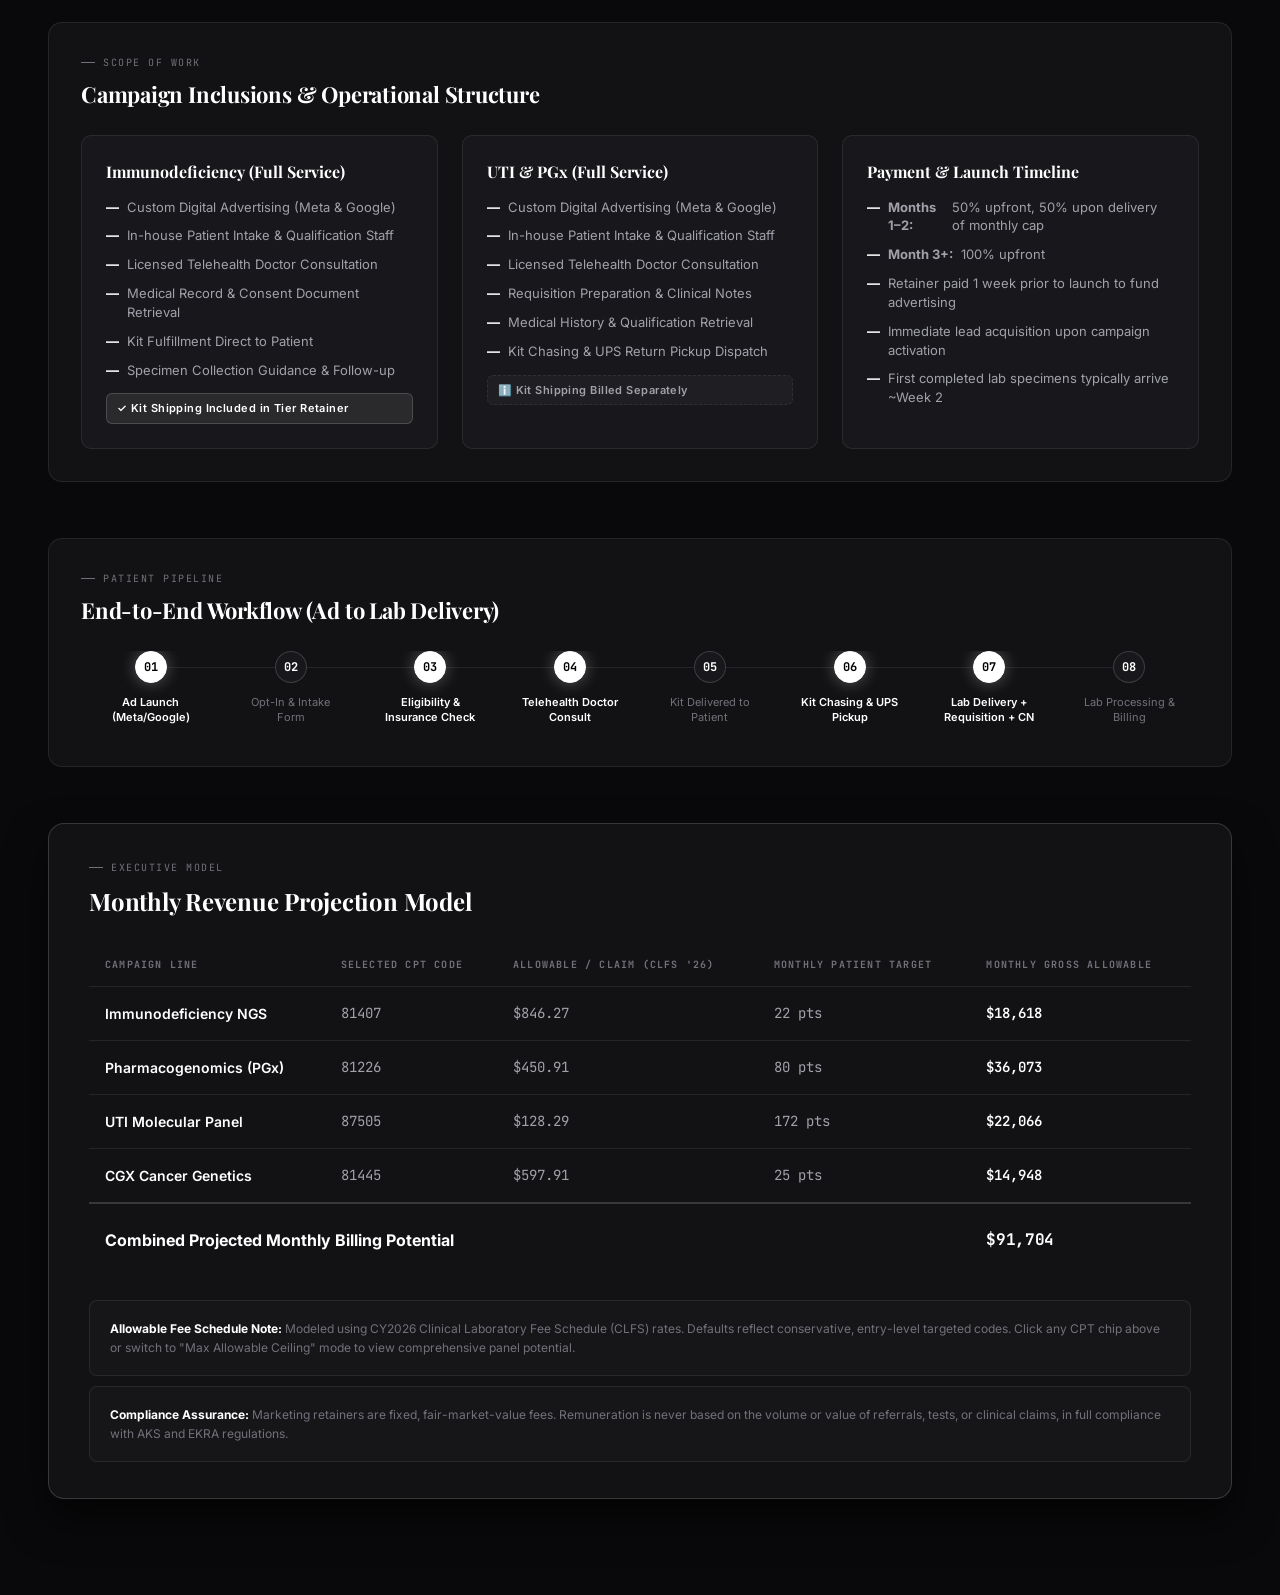
==== commit 1cb8e4e7: "refactor: update billing scenarios with conservative baseline estimates, updated CPT code rates, and" ====
--- a/dashboard.html
+++ b/dashboard.html
@@ -713,7 +713,7 @@
 
   <div class="nav-controls">
     <div class="scenario-toggle-wrap">
-      <button class="scenario-btn active" id="btn-mode-standard" onclick="setBillingScenario('standard')">Standard Baseline</button>
+      <button class="scenario-btn active" id="btn-mode-standard" onclick="setBillingScenario('standard')">Conservative Baseline</button>
       <button class="scenario-btn" id="btn-mode-max" onclick="setBillingScenario('max')">Max Allowable Ceiling</button>
     </div>
     <div class="badge-live">
@@ -847,27 +847,27 @@
         </div>
         <div class="camp-rate-box">
           <div class="camp-rate-label">Allowable / Claim</div>
-          <div class="camp-rate-amount" id="rate-ngs-disp">$2,449</div>
+          <div class="camp-rate-amount" id="rate-ngs-disp">$846</div>
         </div>
       </div>
       <div class="camp-body">
         <div class="vol-row">
-          <span class="vol-label">Delivered Patients / Month</span>
+          <span class="vol-label">Estimated Delivered Patients / Month</span>
           <span class="vol-display" id="vol-ngs-disp">22 pts</span>
         </div>
         <input type="range" id="slider-ngs" min="1" max="100" value="22" oninput="onSliderChange('ngs')">
 
-        <div class="cpt-select-title">CPT Billing Code Options</div>
+        <div class="cpt-select-title">CPT Billing Code Options (Lowest to Highest)</div>
         <div class="cpt-chips-group" id="cpts-ngs">
-          <button class="cpt-btn active" data-rate="2448.56" data-cpt="81443" onclick="onCPTSelect('ngs', this)">81443 · $2,449 (Standard Inh. Panel)</button>
+          <button class="cpt-btn active" data-rate="846.27" data-cpt="81407" onclick="onCPTSelect('ngs', this)">81407 · $846 (Mopath Level 8 - Targeted)</button>
           <button class="cpt-btn" data-rate="2000.00" data-cpt="81408" onclick="onCPTSelect('ngs', this)">81408 · $2,000 (Mopath Level 9)</button>
-          <button class="cpt-btn" data-rate="846.27" data-cpt="81407" onclick="onCPTSelect('ngs', this)">81407 · $846 (Mopath Level 8)</button>
+          <button class="cpt-btn" data-rate="2448.56" data-cpt="81443" onclick="onCPTSelect('ngs', this)">81443 · $2,449 (Severe Inh. Panel)</button>
           <button class="cpt-btn" data-rate="4780.00" data-cpt="81415" onclick="onCPTSelect('ngs', this)">81415 · $4,780 (Full Exome Proband)</button>
         </div>
 
         <div class="camp-subtotal-panel">
           <span class="subtotal-tag">Estimated Monthly Billing Total</span>
-          <span class="subtotal-figure" id="sub-ngs-disp">$53,868</span>
+          <span class="subtotal-figure" id="sub-ngs-disp">$18,618</span>
         </div>
       </div>
     </div>
@@ -884,27 +884,27 @@
         </div>
         <div class="camp-rate-box">
           <div class="camp-rate-label">Allowable / Claim</div>
-          <div class="camp-rate-amount" id="rate-pgx-disp">$917</div>
+          <div class="camp-rate-amount" id="rate-pgx-disp">$451</div>
         </div>
       </div>
       <div class="camp-body">
         <div class="vol-row">
-          <span class="vol-label">Delivered Patients / Month</span>
+          <span class="vol-label">Estimated Delivered Patients / Month</span>
           <span class="vol-display" id="vol-pgx-disp">80 pts</span>
         </div>
         <input type="range" id="slider-pgx" min="1" max="250" value="80" oninput="onSliderChange('pgx')">
 
-        <div class="cpt-select-title">CPT Billing Code Options</div>
+        <div class="cpt-select-title">CPT Billing Code Options (Lowest to Highest)</div>
         <div class="cpt-chips-group" id="cpts-pgx">
-          <button class="cpt-btn active" data-rate="917.08" data-cpt="81418" onclick="onCPTSelect('pgx', this)">81418 · $917 (Standard 6+ Gene Panel)</button>
-          <button class="cpt-btn" data-rate="450.91" data-cpt="81226" onclick="onCPTSelect('pgx', this)">81226 · $451 (CYP2D6 Targeted)</button>
+          <button class="cpt-btn active" data-rate="450.91" data-cpt="81226" onclick="onCPTSelect('pgx', this)">81226 · $451 (CYP2D6 Targeted)</button>
           <button class="cpt-btn" data-rate="676.37" data-cpt="0070U" onclick="onCPTSelect('pgx', this)">0070U · $676 (CYP2D6 Multi-Variant)</button>
+          <button class="cpt-btn" data-rate="917.08" data-cpt="81418" onclick="onCPTSelect('pgx', this)">81418 · $917 (Standard 6+ Gene Panel)</button>
           <button class="cpt-btn" data-rate="1336.09" data-cpt="0347U" onclick="onCPTSelect('pgx', this)">0347U · $1,336 (16-Gene Full Panel)</button>
         </div>
 
         <div class="camp-subtotal-panel">
           <span class="subtotal-tag">Estimated Monthly Billing Total</span>
-          <span class="subtotal-figure" id="sub-pgx-disp">$73,366</span>
+          <span class="subtotal-figure" id="sub-pgx-disp">$36,073</span>
         </div>
       </div>
     </div>
@@ -921,27 +921,27 @@
         </div>
         <div class="camp-rate-box">
           <div class="camp-rate-label">Allowable / Claim</div>
-          <div class="camp-rate-amount" id="rate-uti-disp">$263</div>
+          <div class="camp-rate-amount" id="rate-uti-disp">$128</div>
         </div>
       </div>
       <div class="camp-body">
         <div class="vol-row">
-          <span class="vol-label">Delivered Patients / Month</span>
+          <span class="vol-label">Estimated Delivered Patients / Month</span>
           <span class="vol-display" id="vol-uti-disp">172 pts</span>
         </div>
         <input type="range" id="slider-uti" min="1" max="500" value="172" oninput="onSliderChange('uti')">
 
-        <div class="cpt-select-title">CPT Billing Code Options</div>
+        <div class="cpt-select-title">CPT Billing Code Options (Lowest to Highest)</div>
         <div class="cpt-chips-group" id="cpts-uti">
-          <button class="cpt-btn active" data-rate="262.99" data-cpt="87506" onclick="onCPTSelect('uti', this)">87506 · $263 (Standard 6-11 Targets)</button>
+          <button class="cpt-btn active" data-rate="128.29" data-cpt="87505" onclick="onCPTSelect('uti', this)">87505 · $128 (Targeted 3-5 Pathogens)</button>
+          <button class="cpt-btn" data-rate="262.99" data-cpt="87506" onclick="onCPTSelect('uti', this)">87506 · $263 (Standard 6-11 Targets)</button>
           <button class="cpt-btn" data-rate="416.78" data-cpt="87507" onclick="onCPTSelect('uti', this)">87507 · $417 (Comprehensive 12-25)</button>
-          <button class="cpt-btn" data-rate="128.29" data-cpt="87505" onclick="onCPTSelect('uti', this)">87505 · $128 (Targeted 3-5 Pathogens)</button>
-          <button class="cpt-btn" data-rate="70.20" data-cpt="87801" onclick="onCPTSelect('uti', this)">87801 · $70 (Multi-Organism DNA)</button>
+          <button class="cpt-btn" data-rate="416.78" data-cpt="0504U" onclick="onCPTSelect('uti', this)">0504U · $417 (17 Pathogen Panel)</button>
         </div>
 
         <div class="camp-subtotal-panel">
           <span class="subtotal-tag">Estimated Monthly Billing Total</span>
-          <span class="subtotal-figure" id="sub-uti-disp">$45,234</span>
+          <span class="subtotal-figure" id="sub-uti-disp">$22,066</span>
         </div>
       </div>
     </div>
@@ -958,27 +958,27 @@
         </div>
         <div class="camp-rate-box">
           <div class="camp-rate-label">Allowable / Claim</div>
-          <div class="camp-rate-amount" id="rate-cgx-disp">$1,304</div>
+          <div class="camp-rate-amount" id="rate-cgx-disp">$598</div>
         </div>
       </div>
       <div class="camp-body">
         <div class="vol-row">
-          <span class="vol-label">Delivered Patients / Month</span>
+          <span class="vol-label">Estimated Delivered Patients / Month</span>
           <span class="vol-display" id="vol-cgx-disp">25 pts</span>
         </div>
         <input type="range" id="slider-cgx" min="1" max="150" value="25" oninput="onSliderChange('cgx')">
 
-        <div class="cpt-select-title">CPT Billing Code Options</div>
+        <div class="cpt-select-title">CPT Billing Code Options (Lowest to Highest)</div>
         <div class="cpt-chips-group" id="cpts-cgx">
-          <button class="cpt-btn active" data-rate="1303.95" data-cpt="81432" onclick="onCPTSelect('cgx', this)">81432 · $1,304 (Standard Hereditary Breast/Ovarian)</button>
-          <button class="cpt-btn" data-rate="1303.95" data-cpt="81435" onclick="onCPTSelect('cgx', this)">81435 · $1,304 (Hereditary Colon / Lynch)</button>
-          <button class="cpt-btn" data-rate="597.91" data-cpt="81445" onclick="onCPTSelect('cgx', this)">81445 · $598 (Targeted 5-50 Genes)</button>
-          <button class="cpt-btn" data-rate="2919.60" data-cpt="81455" onclick="onCPTSelect('cgx', this)">81455 · $2,920 (Comprehensive 51+ Gene NGS)</button>
+          <button class="cpt-btn active" data-rate="597.91" data-cpt="81445" onclick="onCPTSelect('cgx', this)">81445 · $598 (Targeted 5-50 Genes)</button>
+          <button class="cpt-btn" data-rate="1303.95" data-cpt="81432" onclick="onCPTSelect('cgx', this)">81432 · $1,304 (Hereditary Breast/Ovarian)</button>
+          <button class="cpt-btn" data-rate="1824.88" data-cpt="81162" onclick="onCPTSelect('cgx', this)">81162 · $1,825 (BRCA1/2 Full Seq & Dup/Del)</button>
+          <button class="cpt-btn" data-rate="2919.60" data-cpt="81455" onclick="onCPTSelect('cgx', this)">81455 · $2,920 (51+ Gene NGS)</button>
         </div>
 
         <div class="camp-subtotal-panel">
           <span class="subtotal-tag">Estimated Monthly Billing Total</span>
-          <span class="subtotal-figure" id="sub-cgx-disp">$32,599</span>
+          <span class="subtotal-figure" id="sub-cgx-disp">$14,948</span>
         </div>
       </div>
     </div>
@@ -1080,7 +1080,7 @@
       <thead>
         <tr>
           <th>Campaign Line</th>
-          <th>Target CPT Code</th>
+          <th>Selected CPT Code</th>
           <th>Allowable / Claim (CLFS '26)</th>
           <th>Monthly Patient Target</th>
           <th>Monthly Gross Allowable</th>
@@ -1089,43 +1089,43 @@
       <tbody>
         <tr>
           <td class="item-title">Immunodeficiency NGS</td>
-          <td class="mono" id="t-cpt-ngs">81443</td>
-          <td class="mono" id="t-rate-ngs">$2,448.56</td>
+          <td class="mono" id="t-cpt-ngs">81407</td>
+          <td class="mono" id="t-rate-ngs">$846.27</td>
           <td class="mono" id="t-vol-ngs">22 pts</td>
-          <td class="mono item-title" id="t-sub-ngs">$53,868</td>
+          <td class="mono item-title" id="t-sub-ngs">$18,618</td>
         </tr>
         <tr>
           <td class="item-title">Pharmacogenomics (PGx)</td>
-          <td class="mono" id="t-cpt-pgx">81418</td>
-          <td class="mono" id="t-rate-pgx">$917.08</td>
+          <td class="mono" id="t-cpt-pgx">81226</td>
+          <td class="mono" id="t-rate-pgx">$450.91</td>
           <td class="mono" id="t-vol-pgx">80 pts</td>
-          <td class="mono item-title" id="t-sub-pgx">$73,366</td>
+          <td class="mono item-title" id="t-sub-pgx">$36,073</td>
         </tr>
         <tr>
           <td class="item-title">UTI Molecular Panel</td>
-          <td class="mono" id="t-cpt-uti">87506</td>
-          <td class="mono" id="t-rate-uti">$262.99</td>
+          <td class="mono" id="t-cpt-uti">87505</td>
+          <td class="mono" id="t-rate-uti">$128.29</td>
           <td class="mono" id="t-vol-uti">172 pts</td>
-          <td class="mono item-title" id="t-sub-uti">$45,234</td>
+          <td class="mono item-title" id="t-sub-uti">$22,066</td>
         </tr>
         <tr>
           <td class="item-title">CGX Cancer Genetics</td>
-          <td class="mono" id="t-cpt-cgx">81432</td>
-          <td class="mono" id="t-rate-cgx">$1,303.95</td>
+          <td class="mono" id="t-cpt-cgx">81445</td>
+          <td class="mono" id="t-rate-cgx">$597.91</td>
           <td class="mono" id="t-vol-cgx">25 pts</td>
-          <td class="mono item-title" id="t-sub-cgx">$32,599</td>
+          <td class="mono item-title" id="t-sub-cgx">$14,948</td>
         </tr>
       </tbody>
       <tfoot>
         <tr>
           <td colspan="4">Combined Projected Monthly Billing Potential</td>
-          <td class="grand-total-amount" id="t-grand-total">$205,068</td>
+          <td class="grand-total-amount" id="t-grand-total">$91,705</td>
         </tr>
       </tfoot>
     </table>
 
     <div class="notice-card">
-      <strong>Allowable Fee Schedule Note:</strong> Modeled using CY2026 Clinical Laboratory Fee Schedule (CLFS) rates. Defaults reflect standard clinical panel codes. Use the CPT code buttons or the scenario toggle at the top right to model full comprehensive panel ceilings.
+      <strong>Allowable Fee Schedule Note:</strong> Modeled using CY2026 Clinical Laboratory Fee Schedule (CLFS) rates. Defaults reflect conservative, entry-level targeted codes. Click any CPT chip above or switch to "Max Allowable Ceiling" mode to view comprehensive panel potential.
     </div>
 
     <div class="notice-card" style="margin-top: 10px;">
@@ -1136,12 +1136,12 @@
 </main>
 
 <script>
-  // Default values set to realistic standard baseline codes
+  // Default values set to the lowest/conservative baseline entry codes
   const model = {
-    ngs: { vol: 22, rate: 2448.56, cpt: '81443' },
-    pgx: { vol: 80, rate: 917.08,  cpt: '81418' },
-    uti: { vol: 172, rate: 262.99, cpt: '87506' },
-    cgx: { vol: 25, rate: 1303.95, cpt: '81432' }
+    ngs: { vol: 22, rate: 846.27, cpt: '81407' },
+    pgx: { vol: 80, rate: 450.91, cpt: '81226' },
+    uti: { vol: 172, rate: 128.29, cpt: '87505' },
+    cgx: { vol: 25, rate: 597.91, cpt: '81445' }
   };
 
   const planTiers = {
@@ -1153,10 +1153,10 @@
 
   const scenarios = {
     standard: {
-      ngs: { rate: 2448.56, cpt: '81443' },
-      pgx: { rate: 917.08,  cpt: '81418' },
-      uti: { rate: 262.99,  cpt: '87506' },
-      cgx: { rate: 1303.95, cpt: '81432' }
+      ngs: { rate: 846.27, cpt: '81407' },
+      pgx: { rate: 450.91, cpt: '81226' },
+      uti: { rate: 128.29, cpt: '87505' },
+      cgx: { rate: 597.91, cpt: '81445' }
     },
     max: {
       ngs: { rate: 4780.00, cpt: '81415' },
